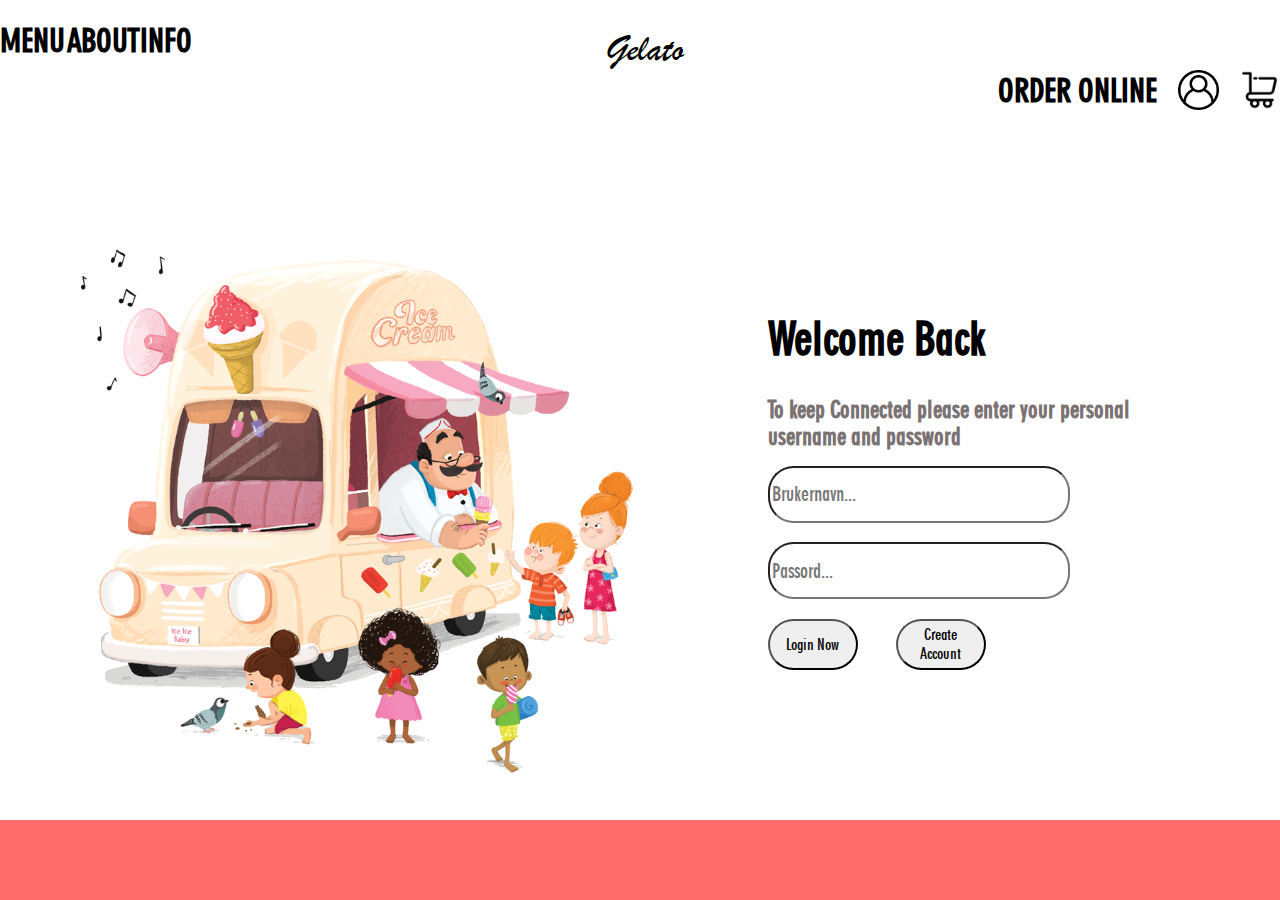
==== public/Login.html @ cfc30a6d "Add files via upload" ====
<!DOCTYPE html>
<html lang="en">
<head>
    <meta charset="UTF-8">
    <meta name="viewport" content="width=device-width, initial-scale=1.0">
    <title>Document</title>
    <link rel="stylesheet" href="css.css">
</head>
<body>

    <div id="index_holder">
        <div id="header_Menu">
            <div id="navbar">
                <h1>MENU</h1>
                <h1>ABOUT</h1>
                <h1>INFO</h1>
            </div>

            <h1 id="Gelato">Gelato</h1>

            <div id="icons">
                <h1>ORDER ONLINE</h1>
                <img id="login" src="Bilder/user-interface.png" alt="">
                <img id="Cart" src="Bilder/icons8-trolley-48.png" alt="">
            </div>
        </div>
    </div>



    <div id="div_around_login">
        <img id="bilde_iskremBil" src="Bilder/ice-cream-van-man_by_Tim_Budgen.png" alt="">

        <form onsubmit="login()" id="login_DIV">
            <h1 id="tekst_welcomeback">Welcome Back</h1>
            <h1 id="tekst_to_Login">To keep Connected please enter your personal username and password</h1>
            <input type="text" id="input_login_1" placeholder="Brukernavn..." required>
            <input type="text" id="input_login_2" placeholder="Passord..." required>
            <div id="login_createaccount_DIV">
                <button id="Login_button" type="submit">Login Now</button>
                <button id="Signup_button">Create Account</button>
            </div>
        </form>
    </div>
    <script src="login.js"></script>
</body>
</html>
---- public/css.css ----
@font-face {
    font-family: geometric;
    src: url(fonts/Geometric\ 706\ Bold\ Condensed\ BT.ttf);
}
@font-face {
    font-family: Brush MT;
    src: url(fonts/BRUSHSCI.ttf);
}
@font-face {
    font-family: Oswald;
    src: url(fonts/Oswald-Light.ttf);
}


body{
    background-color: #FF6C6C;
    margin: 0%;
    padding: 0%;
}


  /*
    |||                      |||
    ||| Everything in header |||
    vvv                      vvv
    
    */
  
#header {
    display: flex;
    height: 20vh;
    justify-content: space-between;
    background-color: #FF6C6C;
}
#header_Menu {
    display: flex;
    height: 20vh;
    justify-content: space-between;
    background-color: #fff;
}

#navbar {
    display: flex;
    font-family: geometric;
    width: 15vw;
    justify-content: space-between;
}

#Gelato{
    font-family: Brush MT;
    margin-left: 7.8%;
    font-size: 3vw;
    font-weight: 100;
}



#icons{
    display: flex;
    font-family: geometric;
    width: 22vw;
    justify-content: space-between;
    align-items: center;
}
#login{
    height: 3.2vw;

}
#Cart{
    height: 3.2vw;
}



  /*
    |||                         |||
    ||| Everything in HOVEDSODE |||
    vvv                         vvv
    
    */
  

#hovedside{
    height: 50vw;
    background-image: url("Bilder/ice-cream-11489.png");
    background-repeat: no-repeat;
    width: 100%;
    background-position-x: 50%;
    background-position-y: 100%;
    background-size: 25%;
    display: flex;
    justify-content: center;
    align-items: center;
    flex-direction: column;
}


#image_holder_hoved{
      display: flex;
      justify-content: center;
      flex-direction: column;
      align-items: center;
}
#tekst_premium{
    font-size: 3.9vw;
    color: #fff;
    margin-top: 15vw;
    margin-bottom: 0%;
    font-family: geometric;
    text-align: center;
}
#tekst_ice_cream{
    font-size: 18vw;
    margin: 0%;
    color: #fff;
    font-family: geometric;
}
#tekst_order_online{
    margin: 0%;
    color: #fff;
    font-family: geometric;
    text-align: center;
    border: solid 1px white;
    width: 25%;
    font-size: 3vw;
}



  /*
    |||                            |||
    ||| Everything in OUR FLAVOURS |||
    vvv                            vvv
    
    */
  

#OUR_FLAVOURS{
    display: flex;
    flex-direction: row;
    margin-top: 10vw;
}

#bilde_ourflavor{
    width: 800px; /* width of container */
    height: 600px; /* height of container */
    object-fit: cover;
    margin: 0%;
}

#OURFLAVORS_text{
    display: flex;
    justify-content: center;
    align-items: center;
    flex-direction: column;
    font-family: geometric;
    background-color: #fff;
    height: 39.05vw;
    width: 50vw;
}

#flavours{
    font-family: geometric;
    font-size: 3vw;
    margin: 0%;
}
#fresh_n{
    font-family:  Brush MT;
    font-size: 2vw;
    font-weight: 100;
}
#flavour_text{
    font-family: geometric;
    font-size: 2vw;
    width: 80%;
    text-align: center;
}






  /*
    |||                                     |||
    ||| Everything in sTRAWBERRY CHEESECAKE |||
    vvv                                     vvv
    
    */


#sTRAWBERRY_CHEESECAKE_DIV{
    height: 55vw;
    background-image: url("Bilder/strawberry\ cheesecake.png");
    background-repeat: no-repeat;
    width: 100%;
    background-position-x: 50%;
    background-position-y: 70%;
    background-size: 35%;
    display: flex;
    justify-content: center;
    align-items: center;
    flex-direction: column;
    background-color: #98FFFC;
    margin-top: -1vw;
}    
  

#enjoy_text{
    font-size: 5vw;
    font-family: geometric;
    margin-top: 1vw;
    color: #fff;
}

#cheesecake_text{
    font-size: 8vw;
    font-family: geometric;
    margin-top: 19vw;
    margin-bottom: 0%;
    color: #fff;
}


  /*
    |||                         |||
    ||| Everything in OUR PLACE |||
    vvv                         vvv
    
    */


#our_place{
    display: flex;
    flex-direction: row;
}
#bilde_ourplace{
    width: 800px; /* width of container */
    height: 600px; /* height of container */
    object-fit: cover;
    margin: 0%;
}



  /*
    |||                              |||
    ||| Everything in MINT CHOCOLATE |||
    vvv                              vvv
    
    */

    #MINT_CHOCOLATE_DIV{
        height: 55vw;
        background-image: url("Bilder/mint_choco.png");
        background-repeat: no-repeat;
        width: 100%;
        background-position-x: 50%;
        background-position-y: 70%;
        background-size: 35%;
        display: flex;
        justify-content: center;
        align-items: center;
        flex-direction: column;
        background-color: #9DFFD8;
        margin-top: -1vw;
    }    
      
    
    #new_flavour_text{
        font-size: 5vw;
        font-family: geometric;
        margin-bottom: 6vw;
        margin-top: 0%;
        color: #000;
    }
    
    #mint_choco_text{
        font-size: 10vw;
        font-family: geometric;
        margin-top: 15vw;
        margin-bottom: 0%;
        color: #000;
    }





     /*
    |||                      |||
    ||| Everything in FOOTER |||
    vvv                      vvv
    
    */

    #fotter{
        background-color: #fff;
        height: 30vw;
        margin-top: -1.4vw;
        display: flex;
        justify-content: space-around;
        align-items: center;
        flex-direction: row;
    }

    #Logo_f{
        font-size: 3vw;
        font-family: Brush MT;
        font-weight: 100;
        color: #000;
    }

    .footerLinks{
        font-family: geometric;
        margin-right: 5vw;
    }
    .fMainLinks{
        font-family: geometric;
    }
    .footer{
        margin-top: 5.2vw;
    }

    #Main_footer{
        margin-bottom: 13vw;
    }
    #fMainLinks{
        font-family: Brush MT;
        font-size: 1.5vw;
        font-weight: 100;
        color: gray;
    }








         /*
    |||                         |||
    ||| Everything in MENU.HTML |||
    vvv                         vvv
    
    */



         /*
    |||                                |||
    ||| Everything in ALL_FLAVOURS_DIV |||
    vvv                                vvv
    
    */



    #ALL_Flavours_DIV{
        width: 100%;
        height: 17vw;
        background-color: #FFFFB7;
    }


    #tekst_allFlavours{
        display: flex;
        flex-direction: column;
    }
    #Main_txt_Allflavours{
        margin: 0%;
        justify-content: center;
        display: flex;
        font-family: geometric;
        margin-top: 3vw;
        font-size: 3.5vw;
    }
    #txt_Allflavours_1{
        margin: 0%;
        justify-content: center;
        display: flex; 
        font-family: geometric;
        margin-top: 1.5vw;
        font-size: 1.5vw;
    }
    #txt_Allflavours_2{
        margin: 0%;
        justify-content: center;
        display: flex; 
        font-family: geometric;
        font-size: 1.5vw;
    }



             /*
    |||                        |||
    ||| Everything in MENU_div |||
    vvv                        vvv
    
    */


    #MENu_DIV{
        width: 100%;
        height: 78vw;
        background-color: white;
    }



    .bilde_iskrem_mnu{
        width: 22vw;
        height: 22vw;
    }
    #column1{
        display: flex;
        justify-content: space-evenly;
        padding-top: 3vw;
    }
    #boks_DIV_{
        width: 22vw;
        height: 35vw;
    }

    .navn_iskrem{
        font-family: geometric;
        justify-content: center;
        display: flex;
    }
    .infotekst_1{
        font-family: geometric;
        justify-content: center;
        display: flex;
        font-size: 1vw;
    }
    .infotekst_2{
        font-family: geometric;
        justify-content: center;
        display: flex;
        font-size: 1vw;
    }
    .Pris_iskrem{
        font-family: geometric;
        justify-content: center;
        display: flex;
        font-size: 1.7vw;
    }


                 /*
    |||                            |||
    ||| Everything in Product.html |||
    vvv                            vvv
    
    */

    #product_DIV{
        width: 100%;
        height:50vw;
        background-color: white;
        display: flex;
        justify-content: space-evenly;
    }

    #iskrem_produkt_Bilde{
        height: 50vw;
        margin-left: 0.7vw;
    }

    #informasjon_DIV{
        margin-left: 2.5vw;
    }

    #navn_på_produkt{
        font-family: geometric;
        font-size: 3vw;
    }
    #tekst_info_produkt_DIV{
        width: 80%;
        font-family: Oswald;
        font-size: 0.80vw;
        color: grey;
    } 
    #pris_product{
        font-family: geometric;
    }
    #knapp_produktSide{
        width: 45vw;
        height: 3.5vw;
        font-family: geometric;
        font-size: 2vw;
        color: white;
        background-color: #FF7700;
        border: solid 0px;
    }
    #tekstomprodukt{
        font-family: Oswald;
        color: grey;
        font-size: 0.9vw;
    }








    
                 /*
    |||                                |||
    ||| Everything in shoppingbag.html |||
    vvv                                vvv
    
    */

    #DIV_SHOPPINGBAG{
        width: 100%;
        height: 40vw;
        background-color: white;
        padding-left: 3vw ;
        display: flex;
        justify-content:flex-start ;
    }

    #product_view_DIV{
        width: 55vw;
        height: 20vw;
    }

    #katagorier_DIV{
        display: flex;
        flex-direction: row;
        justify-content: space-between;
        font-family: geometric;
        font-size: 0.8vw;
    }
    #katagorier{
        display: flex;
        justify-content: space-between;
        width: 30vw;
    }



    #shoppingbag{
        width: 55vw;
        height: 5vw;
        display: flex;
    }
    #IMG_shoppingbag{
        height: 5vw;
        margin-right: 1vw;
    }
    #shoppingbag_nvn_produkt{
        margin-left: 0.5vw;
        font-family: geometric;
        font-size: 1.5vw;
    }
    #quantity_button{
        margin-left: 14vw;
        width: 1.5vw;
        height: 50%;
        margin-top: 1.2vw;
    }
    #Pris_shopping{
        font-family: geometric;
        font-size: 1.7vw;
        padding-top: 0.4vw;
        padding-left: 10vw;
    }
    #delete_icon{
        padding-left: 9.5vw;
        height: 2.5vw;
        padding-top: 1.2vw;
    }

      
                 /*
    |||                            |||
    ||| Everything in CHECKOUT div |||
    vvv                            vvv
    
    */
    #CHECKout_DIV{
        width: 28vw;
        height: 28vw;
        background-color: #E2E2E2;
        margin-left: 7vw;
        margin-top: 1.3vw;
    }
    #ORDER_SUMMARY_TXT{
        font-family: geometric;
        margin-left: 3vw;
    }
    #subtotal_DIV{
        display: flex;
        justify-content: space-evenly;
        font-family: geometric;
        font-size: 1vw;
    }
    #SUBTOTAL_TXT{
        margin-right: 7vw;
    }
    #PRIS_SUBTOTAL{
        margin-left: 1vw;
    }
    #shipping_DIV{
        display: flex;
        justify-content: space-evenly;
        font-family: geometric;
        font-size: 1vw;
    }
    #SHIPPING_TXT{
        margin-right: 9vw;
    }
    #SHIPPING_PRIS{
        margin-left: 1vw;
    }
    #Totalcost_DIV{
        display: flex;
        justify-content: space-evenly;
        font-family: geometric;
        font-size: 1vw;
    }
    #TOTAL_COST_TXT{
        margin-right: 3vw;
    }
    #TOTALCOST_PRIS{ 
        margin-left: 4vw;
    }
    #Check_out{
        width: 22vw;
        height: 3vw;
        background-color: white;
        border: 0;
        margin-left: 3.5vw;
    }
    .checkout_linje{
        width: 22vw;
    }












         
                 /*
    |||                            |||
    ||| Everything in CHECKOUT div |||
    vvv                            vvv
    
    */
    #bilde_iskremBil{
        height: 50vw;
        margin-left: 5vw;
    }
    #div_around_login{
        width: 100%;
        height: 50vw;
        background-color: white;
        display: flex;
        justify-content: space-between;
    }
    #login_DIV{
        width: 30vw;
        height: 33vw;
        padding-right: 10vw;
        margin-top: 8vw;
    }
    #tekst_welcomeback{
        font-family: geometric;
        font-size: 3.5vw;
    }
    #tekst_to_Login{
        font-family: geometric;
        font-size: 1.8vw;
        color: #7B7373;
    }
    #input_login_1{
        width: 23vw;
        height: 4vw;
        border-radius:2vw;
        font-family: geometric;
        font-size: 1.5vw;
    }
    #input_login_2{
        width: 23vw;
        height: 4vw;
        margin-top: 1.5vw;
        border-radius: 2vw;
        font-family: geometric;
        font-size: 1.5vw;
    }

    #login_createaccount_DIV{
        display: flex;
        margin-top: 1.5vw
    }
    #Login_button{
        width: 7vw;
        height: 4vw;
        border-radius: 2vw;
        font-family: geometric;
        font-size: 1.2vw;
    }
    #Signup_button{
        width: 7vw;
        height: 4vw;
        margin-left: 3vw;
        border-radius: 2vw;
        font-family: geometric;
        font-size: 1.2vw;
    }


                     /*
    |||                            |||
    ||| Everything in SIGNUP div |||
    vvv                            vvv
    
    */

    #signup_DIV{
        width: 100%;
        height: 40vw;
        background-color: white;
    }
    #signup{
        width: 30%;
        height: 40vw;
        margin-left: 35vw;
    }
    #CreateAccount_txt{
        margin-left: 5.5vw;
        font-family: geometric;
        font-size: 2.7vw;
        margin-top: 0%;
        padding-top: 3vw;
    }
    #input_Signup_1{
        width: 25vw;
        height: 4vw;
        border-radius:2vw;
        font-family: geometric;
        font-size: 1.5vw;
        margin-left: 2vw;
        margin-bottom: 2vw;
        margin-top: 0%;
        border: #7B7373 solid 1px;
    }
    #input_Signup_2 {
        width: 25vw;
        height: 4vw;
        border-radius:2vw;
        font-family: geometric;
        font-size: 1.5vw;
        margin-left: 2vw;
        margin-bottom: 1vw;
        border: #7B7373 solid 1px;
    }
    #CrateAccount_Button{
        width: 7vw;
        height: 4vw;
        border-radius: 2vw;
        font-family: geometric;
        font-size: 1.2vw;
        margin-left: 11vw;
        border: #7B7373 solid 1px;
    }
    #goback_loginTxt{
        font-family: geometric;
        font-size: 1.5vw;
        margin-left: 10.5vw;
        color: grey;
    }
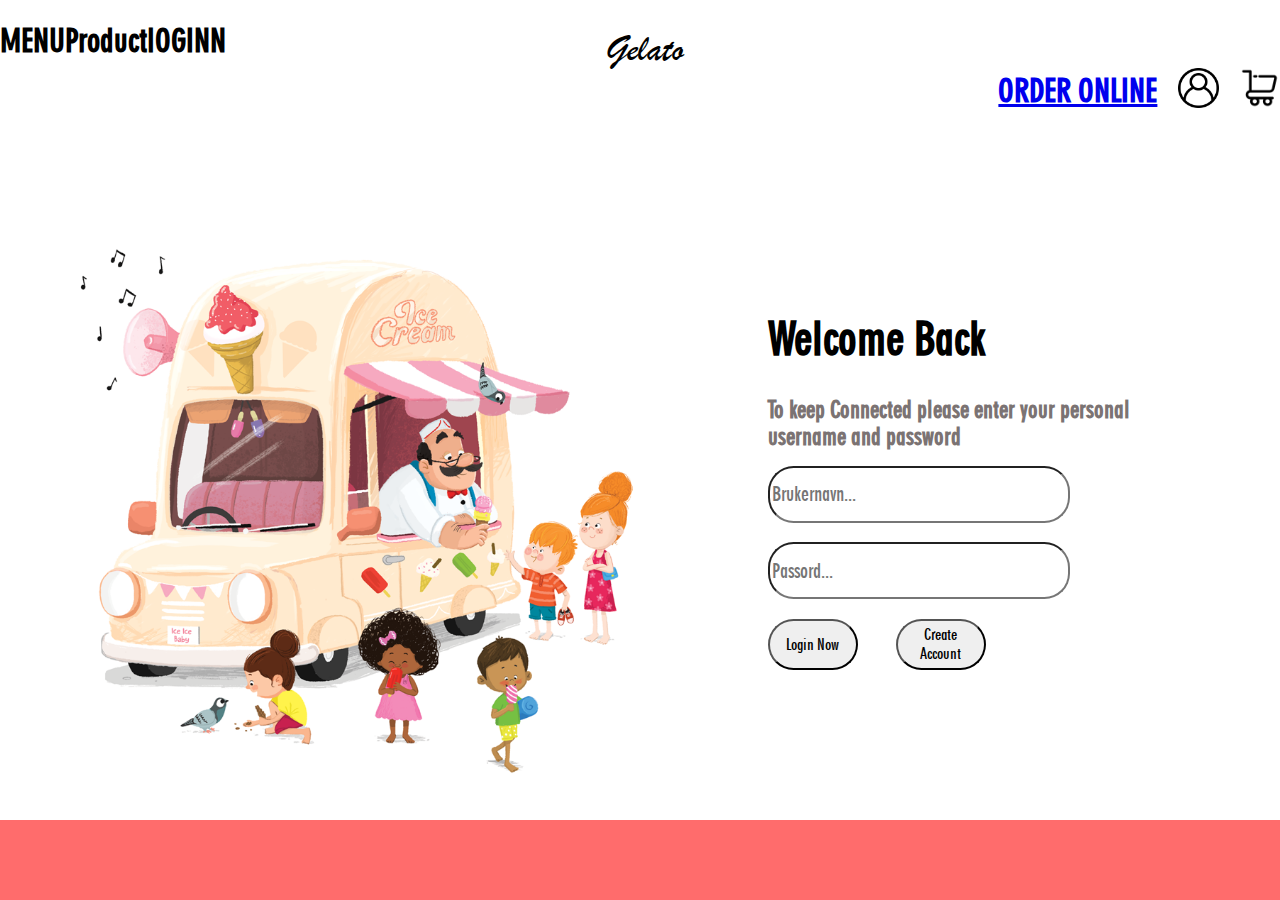
==== commit cf801faa: "Add files via upload" ====
--- a/public/Login.html
+++ b/public/Login.html
@@ -11,25 +11,25 @@
     <div id="index_holder">
         <div id="header_Menu">
             <div id="navbar">
-                <h1>MENU</h1>
-                <h1>ABOUT</h1>
-                <h1>INFO</h1>
+                <a class="Navbar_button" href="Menu.html"><h1>MENU</h1></a>
+                <a class="Navbar_button" href="product.html"><h1>Product</h1></a>
+                <a class="Navbar_button" href="Login.html"><h1>lOGINN</h1></a>
             </div>
 
             <h1 id="Gelato">Gelato</h1>
 
             <div id="icons">
-                <h1>ORDER ONLINE</h1>
-                <img id="login" src="Bilder/user-interface.png" alt="">
-                <img id="Cart" src="Bilder/icons8-trolley-48.png" alt="">
+                <a href="SHOPPINGCART.html"><h1>ORDER ONLINE</h1></a>
+                <a href="Login.html"><img id="login" src="Bilder/user-interface.png"  alt="Login"></a>
+                <a href="SHOPPINGCART.html"><img id="Cart" src="Bilder/icons8-trolley-48.png" alt="shopingCart"></a>
             </div>
         </div>
     </div>
 
 
-
+    <!---->
     <div id="div_around_login">
-        <img id="bilde_iskremBil" src="Bilder/ice-cream-van-man_by_Tim_Budgen.png" alt="">
+        <img id="bilde_iskremBil" src="Bilder/ice-cream-van-man_by_Tim_Budgen.png" alt="bilde av en iskrembil">
 
         <form onsubmit="login()" id="login_DIV">
             <h1 id="tekst_welcomeback">Welcome Back</h1>
--- a/public/css.css
+++ b/public/css.css
@@ -43,6 +43,14 @@
     display: flex;
     font-family: geometric;
     width: 15vw;
+    justify-content: space-between;
+    color: #000;
+    text-decoration: none;
+}
+.Navbar_button{
+    color: #000;
+    text-decoration: none;
+    display: flex;
     justify-content: space-between;
 }
 
